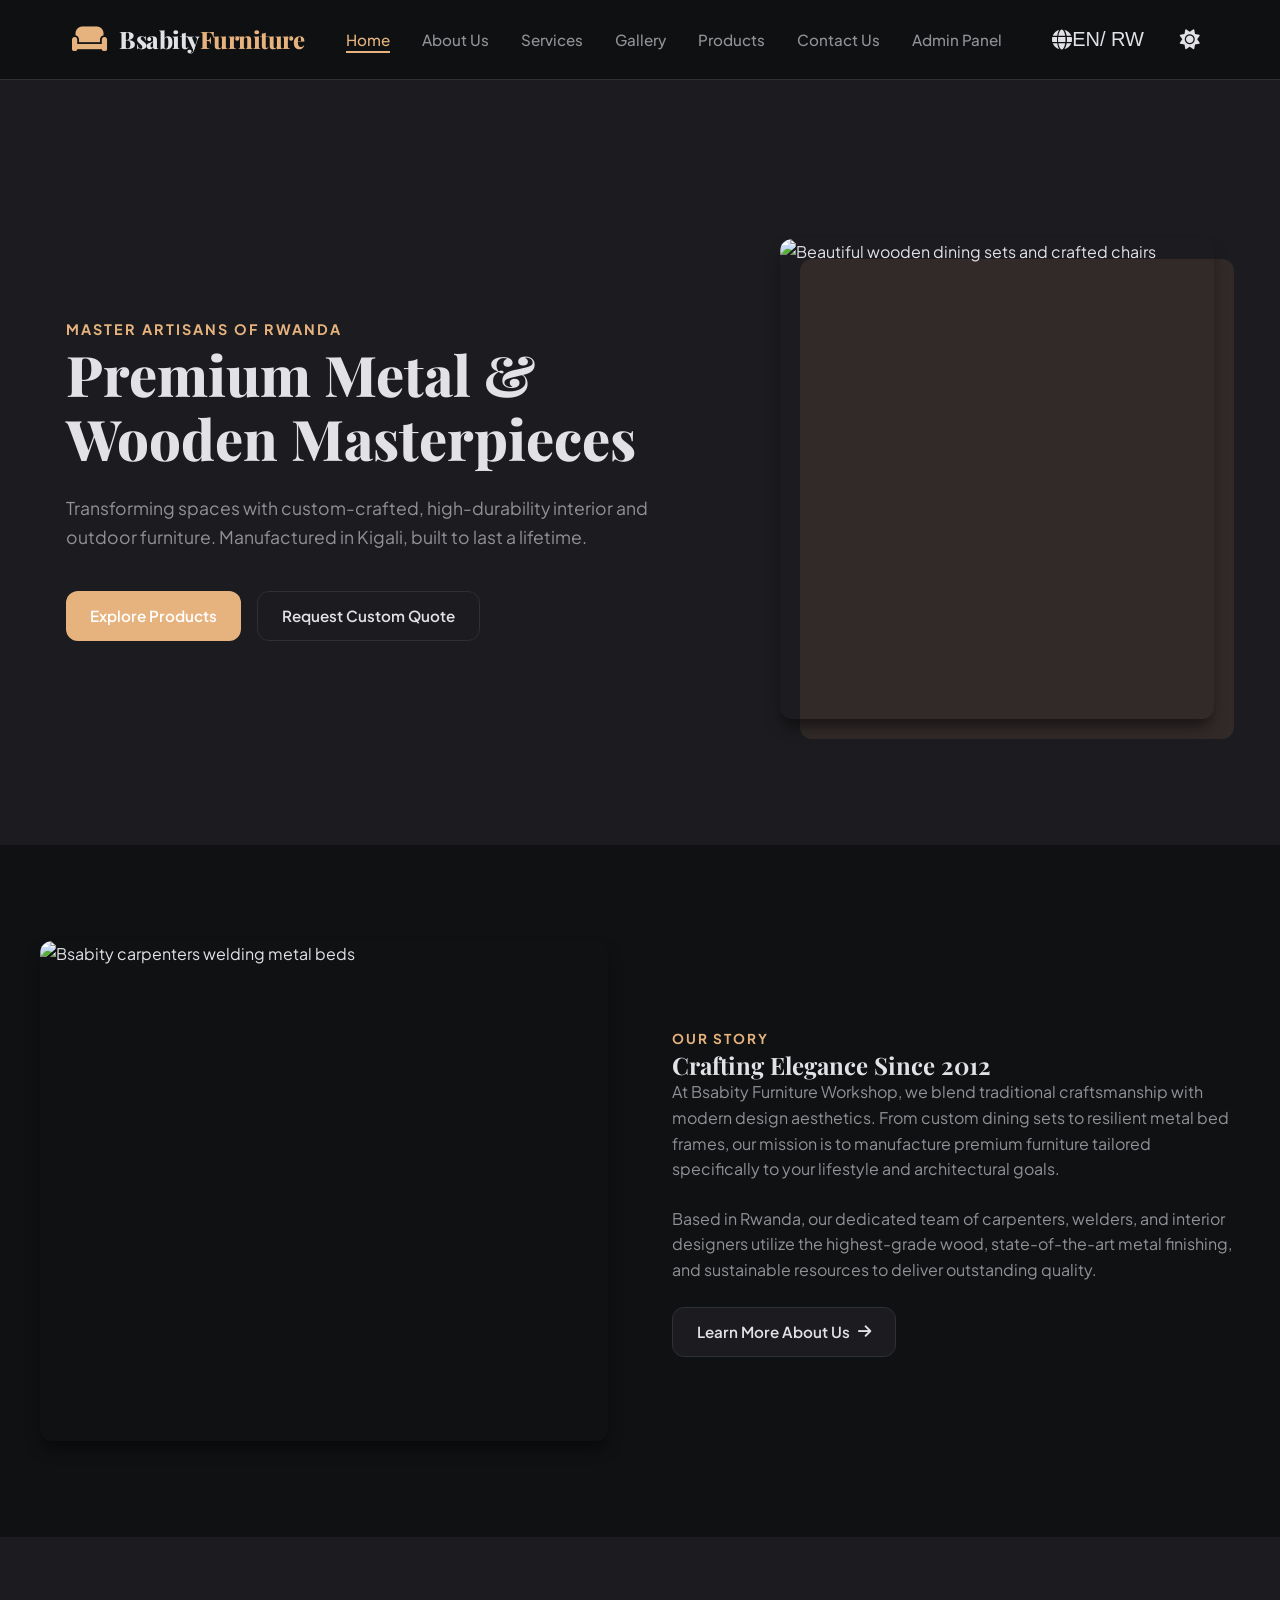
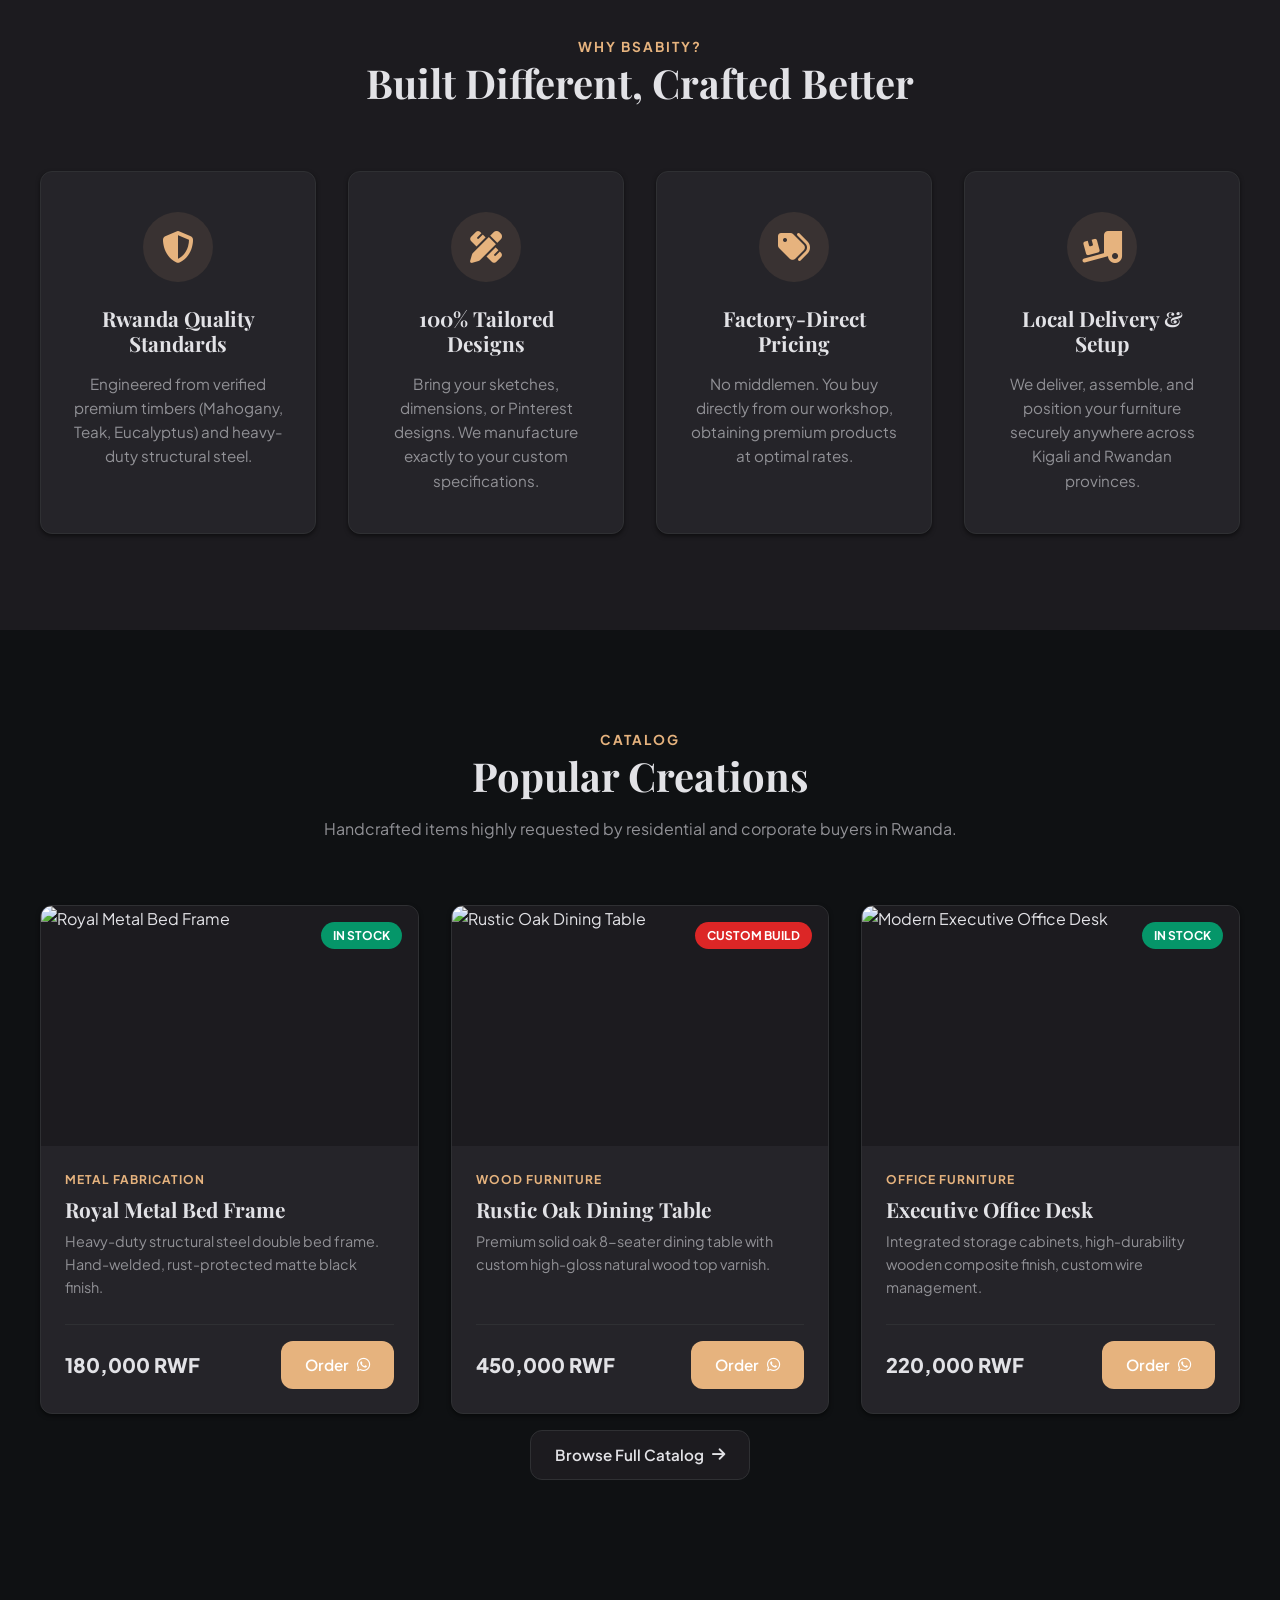
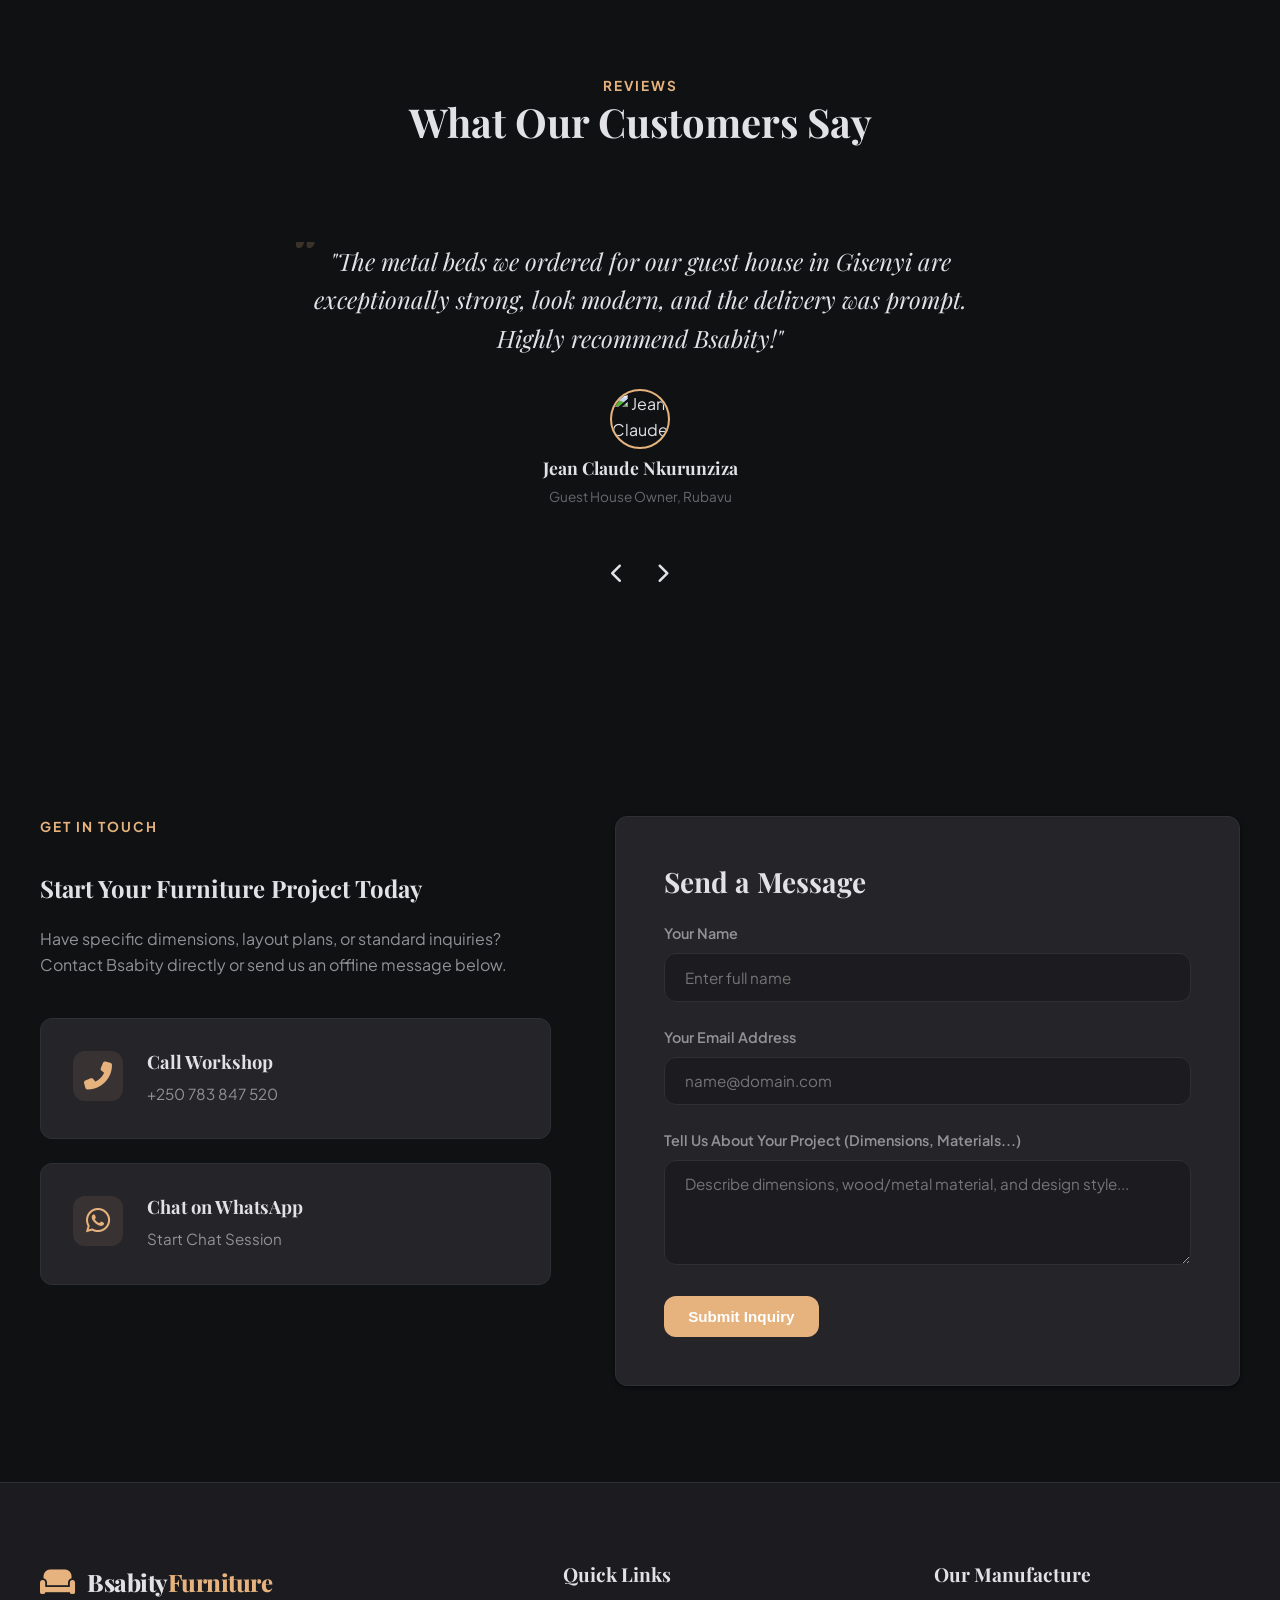
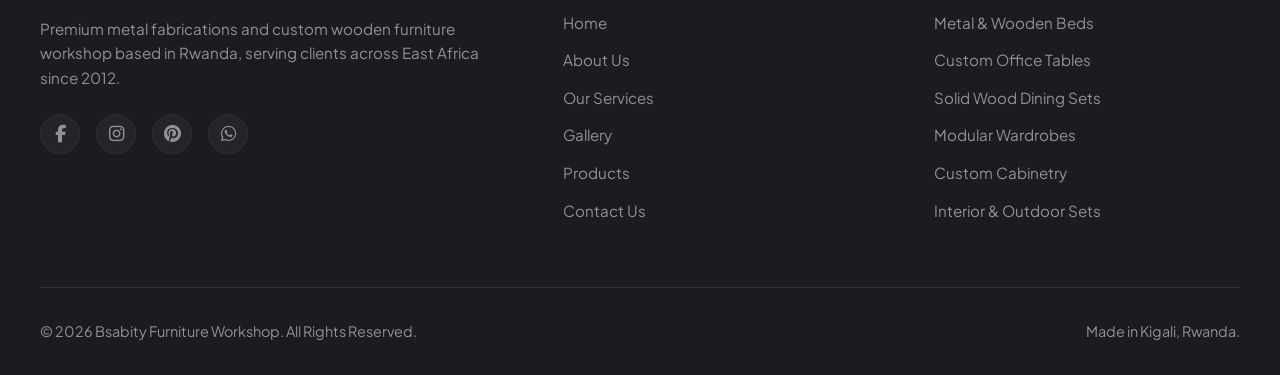
==== index.html @ 1882f74d "Initial production release of Bsabity Furniture Workshop website" ====
<!DOCTYPE html>
<html lang="en">
<head>
    <meta charset="UTF-8">
    <meta name="viewport" content="width=device-width, initial-scale=1.0">
    
    <!-- SEO Meta Tags -->
    <title>Bsabity Furniture Workshop | Premium Metal & Wooden Furniture Rwanda</title>
    <meta name="description" content="Welcome to Bsabity Furniture Workshop. We manufacture premium metal beds, wooden beds, office tables, dining tables, wardrobes, and custom cabinetry in Kigali, Rwanda.">
    <meta name="keywords" content="Bsabity Furniture, Rwanda furniture, metal beds Rwanda, wood carving Kigali, custom cabinet Kigali, office desk Kigali, dining table Rwanda, wardrobe manufacture Rwanda">
    <meta name="author" content="Bsabity Furniture Workshop">
    
    <!-- Open Graph / Facebook -->
    <meta property="og:type" content="website">
    <meta property="og:url" content="https://bsabity-furniture.rw/">
    <meta property="og:title" content="Bsabity Furniture Workshop | Premium Metal & Wooden Furniture Rwanda">
    <meta property="og:description" content="Discover exquisite hand-welded beds, custom carpentry, and executive office furniture manufactured direct-from-workshop in Rwanda.">
    <meta property="og:image" content="https://images.unsplash.com/photo-1540518614846-7eded433c457?q=80&w=1200">

    <!-- Twitter -->
    <meta property="twitter:card" content="summary_large_image">
    <meta property="twitter:url" content="https://bsabity-furniture.rw/">
    <meta property="twitter:title" content="Bsabity Furniture Workshop | Premium Metal & Wooden Furniture Rwanda">
    <meta property="twitter:description" content="Exquisite hand-welded beds, custom carpentry, and executive office furniture manufactured in Kigali, Rwanda.">
    <meta property="twitter:image" content="https://images.unsplash.com/photo-1540518614846-7eded433c457?q=80&w=1200">

    <!-- Stylesheets -->
    <link rel="stylesheet" href="css/style.css">
    <link rel="stylesheet" href="css/responsive.css">
    <link rel="stylesheet" href="https://cdnjs.cloudflare.com/ajax/libs/font-awesome/6.4.0/css/all.min.css">
    
    <!-- Favicon & PWA App Manifest -->
    <link rel="icon" type="image/png" href="assets/icons/icon-72x72.png">
    <link rel="manifest" href="manifest.json">
    <meta name="theme-color" content="#B45309">

    <!-- Structured Data JSON-LD -->
    <script type="application/ld+json">
    {
      "@context": "https://schema.org",
      "@type": "FurnitureStore",
      "name": "Bsabity Furniture Workshop",
      "image": "https://images.unsplash.com/photo-1540518614846-7eded433c457?q=80&w=1200",
      "@id": "https://bsabity-furniture.rw/",
      "url": "https://bsabity-furniture.rw/",
      "telephone": "+250 783 847 520",
      "priceRange": "$$",
      "address": {
        "@type": "PostalAddress",
        "streetAddress": "Kigali Workshop District",
        "addressLocality": "Kigali",
        "addressCountry": "RW"
      },
      "openingHoursSpecification": {
        "@type": "OpeningHoursSpecification",
        "dayOfWeek": [
          "Monday",
          "Tuesday",
          "Wednesday",
          "Thursday",
          "Friday",
          "Saturday"
        ],
        "opens": "08:00",
        "closes": "18:00"
      }
    }
    </script>
</head>
<body>

    <!-- Loading Screen -->
    <div class="loader-wrapper" id="loader-wrapper">
        <div class="loader-logo">Bsabity<span>Furniture</span></div>
        <div class="loader-spinner"></div>
    </div>

    <!-- Header Navigation -->
    <header>
        <nav class="nav-container">
            <a href="index.html" class="logo-container" aria-label="Bsabity Home">
                <i class="fas fa-couch logo-icon"></i>
                <div class="logo-text">Bsabity<span>Furniture</span></div>
            </a>

            <ul class="nav-links" id="nav-links">
                <li><a href="index.html" class="active" data-i18n="nav-home">Home</a></li>
                <li><a href="about.html" data-i18n="nav-about">About Us</a></li>
                <li><a href="services.html" data-i18n="nav-services">Services</a></li>
                <li><a href="gallery.html" data-i18n="nav-gallery">Gallery</a></li>
                <li><a href="products.html" data-i18n="nav-products">Products</a></li>
                <li><a href="contact.html" data-i18n="nav-contact">Contact Us</a></li>
                <li><a href="admin.html" data-i18n="nav-admin">Admin Panel</a></li>
            </ul>

            <div class="nav-actions">
                <button class="btn-icon" id="lang-toggle" aria-label="Change Language">
                    <i class="fas fa-globe"></i> EN
                </button>
                <button class="btn-icon" id="theme-toggle" aria-label="Toggle Dark/Light Mode">
                    <i class="fas fa-moon"></i>
                </button>
                <button class="btn-icon menu-toggle" id="menu-toggle" aria-label="Open Mobile Menu">
                    <i class="fas fa-bars"></i>
                </button>
            </div>
        </nav>
    </header>

    <!-- Main Content Area -->
    <main>
        
        <!-- Hero Section -->
        <section class="hero-section">
            <div class="hero-container">
                <div class="hero-content">
                    <span class="hero-subtitle" data-i18n="hero-sub">Master Artisans of Rwanda</span>
                    <h1 class="hero-title" data-i18n="hero-title">Premium Metal & Wooden Masterpieces</h1>
                    <p class="hero-desc" data-i18n="hero-desc">Transforming spaces with custom-crafted, high-durability interior and outdoor furniture. Manufactured in Kigali, built to last a lifetime.</p>
                    <div class="hero-actions">
                        <a href="products.html" class="btn btn-primary" data-i18n="btn-explore"><i class="fas fa-shopping-bag"></i> Explore Products</a>
                        <a href="contact.html" class="btn btn-secondary" data-i18n="btn-quote"><i class="fas fa-file-invoice-dollar"></i> Request Custom Quote</a>
                    </div>
                </div>
                <div class="hero-image-wrapper">
                    <div class="hero-img-backdrop"></div>
                    <img class="hero-img" src="https://images.unsplash.com/photo-1540518614846-7eded433c457?q=80&w=800" alt="Beautiful wooden dining sets and crafted chairs" loading="eager">
                </div>
            </div>
        </section>

        <!-- About Summary Section -->
        <section class="about-section">
            <div class="section-container about-grid">
                <img class="about-img" src="https://images.unsplash.com/photo-1538688525198-9b88f6f53126?q=80&w=800" alt="Bsabity carpenters welding metal beds" loading="lazy">
                <div class="about-content">
                    <span class="section-subtitle" data-i18n="about-sub">Our Story</span>
                    <h2 class="about-title" data-i18n="about-title">Crafting Elegance Since 2012</h2>
                    <p class="about-para" data-i18n="about-para1">At Bsabity Furniture Workshop, we blend traditional craftsmanship with modern design aesthetics. From custom dining sets to resilient metal bed frames, our mission is to manufacture premium furniture tailored specifically to your lifestyle and architectural goals.</p>
                    <p class="about-para" data-i18n="about-para2">Based in Rwanda, our dedicated team of carpenters, welders, and interior designers utilize the highest-grade wood, state-of-the-art metal finishing, and sustainable resources to deliver outstanding quality.</p>
                    <a href="about.html" class="btn btn-secondary">Learn More About Us <i class="fas fa-arrow-right"></i></a>
                </div>
            </div>
        </section>

        <!-- Why Choose Us -->
        <section class="why-section">
            <div class="section-container">
                <div class="section-header">
                    <span class="section-subtitle" data-i18n="why-sub">Why Bsabity?</span>
                    <h2 class="section-title" data-i18n="why-title">Built Different, Crafted Better</h2>
                </div>
                <div class="why-grid">
                    <div class="why-card">
                        <div class="why-icon-box"><i class="fas fa-shield-alt"></i></div>
                        <h3 data-i18n="why-quality-title">Rwanda Quality Standards</h3>
                        <p data-i18n="why-quality-desc">Engineered from verified premium timbers (Mahogany, Teak, Eucalyptus) and heavy-duty structural steel.</p>
                    </div>
                    <div class="why-card">
                        <div class="why-icon-box"><i class="fas fa-pencil-ruler"></i></div>
                        <h3 data-i18n="why-custom-title">100% Tailored Designs</h3>
                        <p data-i18n="why-custom-desc">Bring your sketches, dimensions, or Pinterest designs. We manufacture exactly to your custom specifications.</p>
                    </div>
                    <div class="why-card">
                        <div class="why-icon-box"><i class="fas fa-tags"></i></div>
                        <h3 data-i18n="why-price-title">Factory-Direct Pricing</h3>
                        <p data-i18n="why-price-desc">No middlemen. You buy directly from our workshop, obtaining premium products at optimal rates.</p>
                    </div>
                    <div class="why-card">
                        <div class="why-icon-box"><i class="fas fa-truck-loading"></i></div>
                        <h3 data-i18n="why-delivery-title">Local Delivery & Setup</h3>
                        <p data-i18n="why-delivery-desc">We deliver, assemble, and position your furniture securely anywhere across Kigali and Rwandan provinces.</p>
                    </div>
                </div>
            </div>
        </section>

        <!-- Featured Products Summary -->
        <section class="featured-products">
            <div class="section-container">
                <div class="section-header">
                    <span class="section-subtitle">Catalog</span>
                    <h2 class="section-title">Popular Creations</h2>
                    <p class="section-desc">Handcrafted items highly requested by residential and corporate buyers in Rwanda.</p>
                </div>
                <div class="products-grid">
                    <!-- Product 1 -->
                    <div class="product-card">
                        <div class="product-img-wrapper">
                            <img class="product-card-img" src="https://images.unsplash.com/photo-1505693416388-ac5ce068fe85?q=80&w=500" alt="Royal Metal Bed Frame" loading="lazy">
                            <span class="product-badge">In Stock</span>
                        </div>
                        <div class="product-info">
                            <span class="product-category">Metal Fabrication</span>
                            <h3 class="product-name">Royal Metal Bed Frame</h3>
                            <p class="product-desc">Heavy-duty structural steel double bed frame. Hand-welded, rust-protected matte black finish.</p>
                            <div class="product-footer">
                                <span class="product-price">180,000 RWF</span>
                                <a href="contact.html" class="btn btn-primary btn-sm">Order <i class="fab fa-whatsapp"></i></a>
                            </div>
                        </div>
                    </div>
                    <!-- Product 2 -->
                    <div class="product-card">
                        <div class="product-img-wrapper">
                            <img class="product-card-img" src="https://images.unsplash.com/photo-1615066390971-03e4e1c36ddf?q=80&w=500" alt="Rustic Oak Dining Table" loading="lazy">
                            <span class="product-badge out-of-stock">Custom Build</span>
                        </div>
                        <div class="product-info">
                            <span class="product-category">Wood Furniture</span>
                            <h3 class="product-name">Rustic Oak Dining Table</h3>
                            <p class="product-desc">Premium solid oak 8-seater dining table with custom high-gloss natural wood top varnish.</p>
                            <div class="product-footer">
                                <span class="product-price">450,000 RWF</span>
                                <a href="contact.html" class="btn btn-primary btn-sm">Order <i class="fab fa-whatsapp"></i></a>
                            </div>
                        </div>
                    </div>
                    <!-- Product 3 -->
                    <div class="product-card">
                        <div class="product-img-wrapper">
                            <img class="product-card-img" src="https://images.unsplash.com/photo-1518455027359-f3f8164ba6bd?q=80&w=500" alt="Modern Executive Office Desk" loading="lazy">
                            <span class="product-badge">In Stock</span>
                        </div>
                        <div class="product-info">
                            <span class="product-category">Office Furniture</span>
                            <h3 class="product-name">Executive Office Desk</h3>
                            <p class="product-desc">Integrated storage cabinets, high-durability wooden composite finish, custom wire management.</p>
                            <div class="product-footer">
                                <span class="product-price">220,000 RWF</span>
                                <a href="contact.html" class="btn btn-primary btn-sm">Order <i class="fab fa-whatsapp"></i></a>
                            </div>
                        </div>
                    </div>
                </div>
                <div class="text-center mt-4">
                    <a href="products.html" class="btn btn-secondary">Browse Full Catalog <i class="fas fa-arrow-right"></i></a>
                </div>
            </div>
        </section>

        <!-- Testimonials Carousel -->
        <section class="testimonials-section">
            <div class="section-container">
                <div class="section-header">
                    <span class="section-subtitle">Reviews</span>
                    <h2 class="section-title">What Our Customers Say</h2>
                </div>
                
                <div class="testimonials-slider-container">
                    <div class="testimonials-wrapper">
                        <div class="testimonials-track" id="testimonials-track">
                            <!-- Review 1 -->
                            <div class="testimonial-slide">
                                <p class="testimonial-quote">"The metal beds we ordered for our guest house in Gisenyi are exceptionally strong, look modern, and the delivery was prompt. Highly recommend Bsabity!"</p>
                                <div class="testimonial-author">
                                    <img src="https://images.unsplash.com/photo-1507003211169-0a1dd7228f2d?q=80&w=150" alt="Jean Claude N." class="author-img">
                                    <h4 class="author-name">Jean Claude Nkurunziza</h4>
                                    <span class="author-role">Guest House Owner, Rubavu</span>
                                </div>
                            </div>
                            <!-- Review 2 -->
                            <div class="testimonial-slide">
                                <p class="testimonial-quote">"Dukorana na Bsabity mu gukora ameza y'ibiro byacu. Serivisi ni nziza cyane kandi ibikoresho bakoze ni iby'urwego rwo hejuru!"</p>
                                <div class="testimonial-author">
                                    <img src="https://images.unsplash.com/photo-1494790108377-be9c29b29330?q=80&w=150" alt="Marie Claire M." class="author-img">
                                    <h4 class="author-name">Marie Claire Mutoni</h4>
                                    <span class="author-role">Operations Manager, Kigali</span>
                                </div>
                            </div>
                        </div>
                    </div>
                    
                    <div class="testimonial-controls">
                        <button class="btn-icon" id="prev-slide" aria-label="Previous Review"><i class="fas fa-chevron-left"></i></button>
                        <button class="btn-icon" id="next-slide" aria-label="Next Review"><i class="fas fa-chevron-right"></i></button>
                    </div>
                </div>
            </div>
        </section>

        <!-- Form / CTA Contact -->
        <section class="contact-cta-section">
            <div class="section-container">
                <div class="contact-grid">
                    <div class="contact-info-cards">
                        <span class="section-subtitle" data-i18n="contact-sub">Get in Touch</span>
                        <h2 data-i18n="contact-title">Start Your Furniture Project Today</h2>
                        <p class="section-desc mb-4">Have specific dimensions, layout plans, or standard inquiries? Contact Bsabity directly or send us an offline message below.</p>
                        
                        <div class="contact-info-card">
                            <div class="contact-card-icon"><i class="fas fa-phone-alt"></i></div>
                            <div class="contact-card-details">
                                <h3 data-i18n="contact-phone-sub">Call Workshop</h3>
                                <a href="tel:+250783847520">+250 783 847 520</a>
                            </div>
                        </div>

                        <div class="contact-info-card">
                            <div class="contact-card-icon"><i class="fab fa-whatsapp"></i></div>
                            <div class="contact-card-details">
                                <h3 data-i18n="contact-whatsapp-sub">Chat on WhatsApp</h3>
                                <a href="https://wa.me/250783847520" target="_blank" rel="noopener">Start Chat Session</a>
                            </div>
                        </div>
                    </div>

                    <div class="contact-form-wrapper">
                        <h3 class="form-title" data-i18n="contact-form-title">Send a Message</h3>
                        <form id="contact-form-home">
                            <div class="form-group">
                                <label class="form-label" for="home-name" data-i18n="form-name">Your Name</label>
                                <input class="form-control" type="text" id="home-name" required placeholder="Enter full name">
                            </div>
                            <div class="form-group">
                                <label class="form-label" for="home-email" data-i18n="form-email">Your Email Address</label>
                                <input class="form-control" type="email" id="home-email" required placeholder="name@domain.com">
                            </div>
                            <div class="form-group">
                                <label class="form-label" for="home-msg" data-i18n="form-msg">Tell Us About Your Project</label>
                                <textarea class="form-control" id="home-msg" rows="4" required placeholder="Describe dimensions, wood/metal material, and design style..."></textarea>
                            </div>
                            <button type="submit" class="btn btn-primary w-full" data-i18n="btn-send">Submit Inquiry <i class="fas fa-paper-plane"></i></button>
                        </form>
                    </div>
                </div>
            </div>
        </section>

    </main>

    <!-- Scroll To Top -->
    <button class="scroll-top" id="scroll-top" aria-label="Scroll to top"><i class="fas fa-chevron-up"></i></button>

    <!-- Footer -->
    <footer>
        <div class="footer-grid">
            <div class="footer-about">
                <div class="logo-container">
                    <i class="fas fa-couch logo-icon"></i>
                    <div class="logo-text">Bsabity<span>Furniture</span></div>
                </div>
                <p class="footer-desc">Premium metal fabrications and custom wooden furniture workshop based in Rwanda, serving clients across East Africa since 2012.</p>
                <div class="footer-socials">
                    <a href="#" class="footer-social-link" aria-label="Facebook"><i class="fab fa-facebook-f"></i></a>
                    <a href="#" class="footer-social-link" aria-label="Instagram"><i class="fab fa-instagram"></i></a>
                    <a href="#" class="footer-social-link" aria-label="Pinterest"><i class="fab fa-pinterest"></i></a>
                    <a href="https://wa.me/250783847520" class="footer-social-link" aria-label="WhatsApp"><i class="fab fa-whatsapp"></i></a>
                </div>
            </div>
            <div class="footer-column">
                <h3>Quick Links</h3>
                <ul class="footer-links">
                    <li><a href="index.html">Home</a></li>
                    <li><a href="about.html">About Us</a></li>
                    <li><a href="services.html">Our Services</a></li>
                    <li><a href="gallery.html">Gallery</a></li>
                    <li><a href="products.html">Products</a></li>
                    <li><a href="contact.html">Contact Us</a></li>
                </ul>
            </div>
            <div class="footer-column">
                <h3>Our Manufacture</h3>
                <ul class="footer-links">
                    <li><a href="services.html">Metal & Wooden Beds</a></li>
                    <li><a href="services.html">Custom Office Tables</a></li>
                    <li><a href="services.html">Solid Wood Dining Sets</a></li>
                    <li><a href="services.html">Modular Wardrobes</a></li>
                    <li><a href="services.html">Custom Cabinetry</a></li>
                    <li><a href="services.html">Interior & Outdoor Sets</a></li>
                </ul>
            </div>
        </div>
        <div class="footer-bottom">
            <p>&copy; 2026 Bsabity Furniture Workshop. All Rights Reserved.</p>
            <p>Made in Kigali, Rwanda.</p>
        </div>
    </footer>

    <!-- Scripts -->
    <script src="js/app.js"></script>
    <script>
        // Simple Carousel Logic for Reviews
        const track = document.getElementById('testimonials-track');
        const prevBtn = document.getElementById('prev-slide');
        const nextBtn = document.getElementById('next-slide');
        let index = 0;

        function updateCarousel() {
            if (track) {
                track.style.transform = `translateX(-${index * 100}%)`;
            }
        }

        if (nextBtn) {
            nextBtn.addEventListener('click', () => {
                index = (index + 1) % 2;
                updateCarousel();
            });
        }

        if (prevBtn) {
            prevBtn.addEventListener('click', () => {
                index = index === 0 ? 1 : 0;
                updateCarousel();
            });
        }

        // Contact Form Submission Handler
        const cForm = document.getElementById('contact-form-home');
        if (cForm) {
            cForm.addEventListener('submit', (e) => {
                e.preventDefault();
                showAlertBanner("Inquiry submitted successfully! We will contact you back shortly.", "success");
                cForm.reset();
            });
        }
    </script>
</body>
</html>
---- css/style.css ----
/* ==========================================================================
   Bsabity Furniture Workshop - Premium Stylesheet
   ========================================================================== */

/* Custom Fonts & CSS Variables */
@import url('https://fonts.googleapis.com/css2?family=Playfair+Display:ital,wght@0,400..900;1,400..900&family=Plus+Jakarta+Sans:wght@300;400;500;600;700;800&display=swap');

:root {
    --font-heading: 'Playfair Display', serif;
    --font-body: 'Plus Jakarta Sans', sans-serif;

    /* Premium Warm Linen/Ivory Theme Palette (Sophisticated Light) */
    --bg-primary: #FAF8F5;
    --bg-primary-translucent: rgba(250, 248, 245, 0.85);
    --bg-secondary: #F2EFEA;
    --bg-card: #FFFFFF;
    --text-primary: #1C1917;
    --text-secondary: #6A655F;
    --text-muted: #A39E98;
    --accent: #9A6A38; /* Sophisticated Bronze Wood */
    --accent-hover: #7E5429;
    --accent-rgb: 154, 106, 56;
    --border-color: #E6E1DA;
    --shadow-sm: 0 1px 2px 0 rgba(0, 0, 0, 0.05);
    --shadow-md: 0 4px 6px -1px rgba(0, 0, 0, 0.08), 0 2px 4px -1px rgba(0, 0, 0, 0.04);
    --shadow-lg: 0 10px 15px -3px rgba(0, 0, 0, 0.1), 0 4px 6px -2px rgba(0, 0, 0, 0.05);
    --transition-smooth: all 0.3s cubic-bezier(0.4, 0, 0.2, 1);
    --border-radius: 12px;
}

[data-theme="dark"] {
    /* Sophisticated Dark Palette */
    --bg-primary: #0F1113;
    --bg-primary-translucent: rgba(15, 17, 19, 0.85);
    --bg-secondary: #1C1B1F;
    --bg-card: #252429;
    --text-primary: #E2E2E6;
    --text-secondary: #919196;
    --text-muted: #68686D;
    --accent: #E6B37E; /* Bespoke gold/tan oak tone */
    --accent-hover: #CCA070;
    --accent-rgb: 230, 179, 126;
    --border-color: #2F3033;
    --shadow-sm: 0 2px 4px 0 rgba(0, 0, 0, 0.5);
    --shadow-md: 0 4px 6px -1px rgba(0, 0, 0, 0.4);
    --shadow-lg: 0 10px 15px -3px rgba(0, 0, 0, 0.5);
}

/* Base Reset */
*, *::before, *::after {
    box-sizing: border-box;
    margin: 0;
    padding: 0;
}

html {
    scroll-behavior: smooth;
    font-size: 16px;
}

body {
    font-family: var(--font-body);
    background-color: var(--bg-primary);
    color: var(--text-primary);
    line-height: 1.6;
    transition: var(--transition-smooth);
    overflow-x: hidden;
}

/* Typography */
h1, h2, h3, h4, h5, h6 {
    font-family: var(--font-heading);
    color: var(--text-primary);
    font-weight: 700;
    line-height: 1.2;
}

a {
    color: inherit;
    text-decoration: none;
    transition: var(--transition-smooth);
}

img {
    max-width: 100%;
    height: auto;
    display: block;
}

/* Accessibility: Keyboard Navigation */
a:focus-visible, button:focus-visible, input:focus-visible, select:focus-visible, textarea:focus-visible {
    outline: 3px solid var(--accent);
    outline-offset: 3px;
}

/* Header & Navigation */
header {
    position: fixed;
    top: 0;
    left: 0;
    width: 100%;
    z-index: 1000;
    background-color: var(--bg-primary-translucent);
    backdrop-filter: blur(12px);
    -webkit-backdrop-filter: blur(12px);
    border-bottom: 1px solid var(--border-color);
    transition: var(--transition-smooth);
}

.nav-container {
    max-width: 1200px;
    margin: 0 auto;
    padding: 1.25rem 2rem;
    display: flex;
    justify-content: space-between;
    align-items: center;
}

.logo-container {
    display: flex;
    align-items: center;
    gap: 0.75rem;
}

.logo-icon {
    font-size: 1.75rem;
    color: var(--accent);
}

.logo-text {
    font-family: var(--font-heading);
    font-size: 1.5rem;
    font-weight: 800;
    letter-spacing: -0.5px;
}

.logo-text span {
    color: var(--accent);
}

.nav-links {
    display: flex;
    align-items: center;
    gap: 2rem;
    list-style: none;
}

.nav-links a {
    font-size: 0.95rem;
    font-weight: 500;
    color: var(--text-secondary);
    position: relative;
    padding: 0.25rem 0;
}

.nav-links a::after {
    content: '';
    position: absolute;
    bottom: 0;
    left: 0;
    width: 0;
    height: 2px;
    background-color: var(--accent);
    transition: var(--transition-smooth);
}

.nav-links a:hover, .nav-links a.active {
    color: var(--accent);
}

.nav-links a:hover::after, .nav-links a.active::after {
    width: 100%;
}

.nav-actions {
    display: flex;
    align-items: center;
    gap: 1.25rem;
}

/* Buttons */
.btn {
    display: inline-flex;
    align-items: center;
    justify-content: center;
    gap: 0.5rem;
    padding: 0.75rem 1.5rem;
    font-size: 0.95rem;
    font-weight: 600;
    border-radius: var(--border-radius);
    border: none;
    cursor: pointer;
    transition: var(--transition-smooth);
}

.btn-primary {
    background-color: var(--accent);
    color: #FFFFFF;
}

.btn-primary:hover {
    background-color: var(--accent-hover);
    transform: translateY(-2px);
    box-shadow: 0 4px 12px rgba(var(--accent-rgb), 0.2);
}

.btn-secondary {
    background-color: var(--bg-secondary);
    color: var(--text-primary);
    border: 1px solid var(--border-color);
}

.btn-secondary:hover {
    background-color: var(--border-color);
    transform: translateY(-2px);
}

.btn-icon {
    background: none;
    border: none;
    color: var(--text-primary);
    font-size: 1.25rem;
    cursor: pointer;
    padding: 0.5rem;
    border-radius: 50%;
    display: flex;
    align-items: center;
    justify-content: center;
}

.btn-icon:hover {
    background-color: var(--bg-secondary);
}

/* Mobile Menu Toggle */
.menu-toggle {
    display: none;
}

/* Main Layout Padding */
main {
    padding-top: 5rem;
    min-height: calc(100vh - 5rem);
}

/* Hero Section */
.hero-section {
    position: relative;
    padding: 8rem 2rem 6rem;
    background-color: var(--bg-secondary);
    overflow: hidden;
    display: flex;
    align-items: center;
    min-height: 85vh;
}

.hero-container {
    max-width: 1200px;
    margin: 0 auto;
    display: grid;
    grid-template-columns: 1.2fr 0.8fr;
    gap: 4rem;
    align-items: center;
    position: relative;
    z-index: 2;
}

.hero-content {
    max-width: 650px;
}

.hero-subtitle {
    font-size: 0.9rem;
    font-weight: 700;
    text-transform: uppercase;
    letter-spacing: 2px;
    color: var(--accent);
    margin-bottom: 1rem;
}

.hero-title {
    font-size: 3.5rem;
    font-weight: 800;
    margin-bottom: 1.5rem;
    line-height: 1.15;
}

.hero-desc {
    font-size: 1.1rem;
    color: var(--text-secondary);
    margin-bottom: 2.5rem;
}

.hero-actions {
    display: flex;
    gap: 1rem;
}

.hero-image-wrapper {
    position: relative;
}

.hero-img-backdrop {
    position: absolute;
    bottom: -20px;
    right: -20px;
    width: 100%;
    height: 100%;
    background-color: var(--accent);
    border-radius: var(--border-radius);
    z-index: 1;
    opacity: 0.1;
}

.hero-img {
    width: 100%;
    height: 480px;
    object-fit: cover;
    border-radius: var(--border-radius);
    box-shadow: var(--shadow-lg);
    position: relative;
    z-index: 2;
}

/* Sections General */
section {
    padding: 6rem 2rem;
}

.section-container {
    max-width: 1200px;
    margin: 0 auto;
}

.section-header {
    text-align: center;
    max-width: 700px;
    margin: 0 auto 4rem;
}

.section-subtitle {
    font-size: 0.85rem;
    font-weight: 700;
    text-transform: uppercase;
    letter-spacing: 2px;
    color: var(--accent);
    margin-bottom: 0.75rem;
}

.section-title {
    font-size: 2.5rem;
    margin-bottom: 1rem;
}

.section-desc {
    color: var(--text-secondary);
    font-size: 1rem;
}

/* About Us Section */
.about-grid {
    display: grid;
    grid-template-columns: 1fr 1fr;
    gap: 4rem;
    align-items: center;
}

.about-img {
    width: 100%;
    height: 500px;
    object-fit: cover;
    border-radius: var(--border-radius);
    box-shadow: var(--shadow-lg);
}

.about-content h3 {
    font-size: 1.75rem;
    margin-bottom: 1.25rem;
}

.about-para {
    color: var(--text-secondary);
    margin-bottom: 1.5rem;
}

.values-grid {
    display: grid;
    grid-template-columns: 1fr 1fr;
    gap: 2rem;
    margin-top: 3rem;
}

.value-item {
    background-color: var(--bg-secondary);
    padding: 1.75rem;
    border-radius: var(--border-radius);
    border: 1px solid var(--border-color);
}

.value-icon {
    font-size: 2rem;
    color: var(--accent);
    margin-bottom: 1rem;
}

.value-item h4 {
    margin-bottom: 0.5rem;
    font-size: 1.2rem;
}

.value-item p {
    color: var(--text-secondary);
    font-size: 0.9rem;
}

/* Why Choose Us Section */
.why-section {
    background-color: var(--bg-secondary);
}

.why-grid {
    display: grid;
    grid-template-columns: repeat(auto-fit, minmax(250px, 1fr));
    gap: 2rem;
}

.why-card {
    background-color: var(--bg-card);
    padding: 2.5rem 2rem;
    border-radius: var(--border-radius);
    box-shadow: var(--shadow-sm);
    text-align: center;
    border: 1px solid var(--border-color);
    transition: var(--transition-smooth);
}

.why-card:hover {
    transform: translateY(-5px);
    box-shadow: var(--shadow-lg);
    border-color: var(--accent);
}

.why-icon-box {
    width: 70px;
    height: 70px;
    background-color: rgba(var(--accent-rgb), 0.1);
    color: var(--accent);
    font-size: 2rem;
    border-radius: 50%;
    display: flex;
    align-items: center;
    justify-content: center;
    margin: 0 auto 1.5rem;
}

.why-card h3 {
    font-size: 1.3rem;
    margin-bottom: 1rem;
}

.why-card p {
    color: var(--text-secondary);
    font-size: 0.95rem;
}

/* Services Section */
.services-grid {
    display: grid;
    grid-template-columns: repeat(auto-fit, minmax(300px, 1fr));
    gap: 2rem;
}

.service-card {
    background-color: var(--bg-card);
    border-radius: var(--border-radius);
    border: 1px solid var(--border-color);
    overflow: hidden;
    box-shadow: var(--shadow-sm);
    transition: var(--transition-smooth);
}

.service-card:hover {
    transform: translateY(-5px);
    box-shadow: var(--shadow-lg);
    border-color: var(--accent);
}

.service-img {
    height: 220px;
    width: 100%;
    object-fit: cover;
}

.service-info {
    padding: 2rem;
}

.service-icon-wrapper {
    display: flex;
    align-items: center;
    gap: 0.75rem;
    margin-bottom: 1rem;
}

.service-icon-wrapper i {
    font-size: 1.5rem;
    color: var(--accent);
}

.service-info h3 {
    font-size: 1.4rem;
}

.service-info p {
    color: var(--text-secondary);
    font-size: 0.95rem;
    margin-top: 0.5rem;
}

/* Gallery Section */
.gallery-filters {
    display: flex;
    justify-content: center;
    flex-wrap: wrap;
    gap: 1rem;
    margin-bottom: 3rem;
}

.filter-btn {
    background-color: var(--bg-secondary);
    color: var(--text-secondary);
    padding: 0.6rem 1.25rem;
    border-radius: 30px;
    font-size: 0.9rem;
    font-weight: 600;
    border: 1px solid var(--border-color);
    cursor: pointer;
    transition: var(--transition-smooth);
}

.filter-btn:hover, .filter-btn.active {
    background-color: var(--accent);
    color: #FFFFFF;
    border-color: var(--accent);
}

.gallery-grid {
    display: grid;
    grid-template-columns: repeat(auto-fill, minmax(280px, 1fr));
    grid-auto-rows: 280px;
    gap: 1.5rem;
}

.gallery-item {
    position: relative;
    border-radius: var(--border-radius);
    overflow: hidden;
    box-shadow: var(--shadow-sm);
    cursor: pointer;
}

.gallery-item.wide {
    grid-column: span 2;
}

.gallery-item.tall {
    grid-row: span 2;
}

.gallery-item img {
    width: 100%;
    height: 100%;
    object-fit: cover;
    transition: var(--transition-smooth);
}

.gallery-item:hover img {
    transform: scale(1.05);
}

.gallery-overlay {
    position: absolute;
    top: 0;
    left: 0;
    width: 100%;
    height: 100%;
    background: linear-gradient(to top, rgba(0,0,0,0.8) 0%, rgba(0,0,0,0.2) 70%, rgba(0,0,0,0) 100%);
    opacity: 0;
    display: flex;
    flex-direction: column;
    justify-content: flex-end;
    padding: 1.5rem;
    transition: var(--transition-smooth);
    color: #FFFFFF;
}

.gallery-item:hover .gallery-overlay {
    opacity: 1;
}

.gallery-title {
    font-family: var(--font-heading);
    font-size: 1.25rem;
    font-weight: 700;
}

.gallery-category {
    font-size: 0.8rem;
    text-transform: uppercase;
    letter-spacing: 1px;
    color: var(--accent);
    margin-bottom: 0.25rem;
    font-weight: bold;
}

/* Products Section */
.products-grid {
    display: grid;
    grid-template-columns: repeat(auto-fit, minmax(280px, 1fr));
    gap: 2rem;
}

.product-card {
    background-color: var(--bg-card);
    border-radius: var(--border-radius);
    border: 1px solid var(--border-color);
    overflow: hidden;
    box-shadow: var(--shadow-sm);
    display: flex;
    flex-direction: column;
    height: 100%;
    transition: var(--transition-smooth);
}

.product-card:hover {
    transform: translateY(-5px);
    box-shadow: var(--shadow-lg);
    border-color: var(--accent);
}

.product-img-wrapper {
    position: relative;
    height: 240px;
    overflow: hidden;
    background-color: var(--bg-secondary);
}

.product-card-img {
    width: 100%;
    height: 100%;
    object-fit: cover;
    transition: var(--transition-smooth);
}

.product-card:hover .product-card-img {
    transform: scale(1.05);
}

.product-badge {
    position: absolute;
    top: 1rem;
    right: 1rem;
    background-color: #059669; /* Green for in stock */
    color: #FFFFFF;
    font-size: 0.75rem;
    font-weight: 700;
    padding: 0.25rem 0.75rem;
    border-radius: 20px;
    text-transform: uppercase;
}

.product-badge.out-of-stock {
    background-color: #DC2626; /* Red for custom build */
}

.product-info {
    padding: 1.5rem;
    display: flex;
    flex-direction: column;
    flex-grow: 1;
}

.product-category {
    font-size: 0.75rem;
    font-weight: 700;
    text-transform: uppercase;
    color: var(--accent);
    letter-spacing: 1px;
    margin-bottom: 0.5rem;
}

.product-name {
    font-size: 1.3rem;
    margin-bottom: 0.5rem;
    font-family: var(--font-heading);
}

.product-desc {
    font-size: 0.9rem;
    color: var(--text-secondary);
    margin-bottom: 1.5rem;
    flex-grow: 1;
}

.product-footer {
    display: flex;
    align-items: center;
    justify-content: space-between;
    margin-top: auto;
    padding-top: 1rem;
    border-top: 1px solid var(--border-color);
}

.product-price {
    font-weight: 800;
    font-size: 1.25rem;
    color: var(--text-primary);
}

/* Price List Section */
.price-section {
    background-color: var(--bg-secondary);
}

.table-wrapper {
    width: 100%;
    overflow-x: auto;
    border-radius: var(--border-radius);
    box-shadow: var(--shadow-md);
    background-color: var(--bg-card);
    border: 1px solid var(--border-color);
}

.price-table {
    width: 100%;
    border-collapse: collapse;
    text-align: left;
    min-width: 600px;
}

.price-table th {
    background-color: rgba(var(--accent-rgb), 0.08);
    color: var(--text-primary);
    padding: 1.25rem 1.5rem;
    font-weight: 700;
    font-size: 1rem;
    border-bottom: 2px solid var(--border-color);
}

.price-table td {
    padding: 1rem 1.5rem;
    border-bottom: 1px solid var(--border-color);
    color: var(--text-secondary);
    font-size: 0.95rem;
}

.price-table tr:last-child td {
    border-bottom: none;
}

.price-table tr:hover {
    background-color: rgba(var(--accent-rgb), 0.02);
}

.price-tag-badge {
    background-color: rgba(var(--accent-rgb), 0.1);
    color: var(--accent);
    padding: 0.25rem 0.75rem;
    border-radius: 20px;
    font-weight: 700;
    font-size: 0.85rem;
    display: inline-block;
}

/* Testimonials Section */
.testimonials-slider-container {
    max-width: 800px;
    margin: 0 auto;
    position: relative;
    padding: 2rem 1rem;
}

.testimonials-wrapper {
    overflow: hidden;
    position: relative;
    width: 100%;
}

.testimonials-track {
    display: flex;
    transition: transform 0.5s ease-in-out;
    width: 100%;
}

.testimonial-slide {
    flex: 0 0 100%;
    width: 100%;
    text-align: center;
    padding: 0 2rem;
}

.testimonial-quote {
    font-family: var(--font-heading);
    font-size: 1.5rem;
    font-style: italic;
    color: var(--text-primary);
    margin-bottom: 2rem;
    position: relative;
}

.testimonial-quote::before {
    content: '“';
    font-size: 4rem;
    color: var(--accent);
    opacity: 0.2;
    position: absolute;
    top: -2.5rem;
    left: 0;
}

.testimonial-author {
    display: flex;
    flex-direction: column;
    align-items: center;
    gap: 0.5rem;
}

.author-img {
    width: 60px;
    height: 60px;
    border-radius: 50%;
    object-fit: cover;
    border: 2px solid var(--accent);
}

.author-name {
    font-weight: 700;
    font-size: 1.1rem;
}

.author-role {
    font-size: 0.85rem;
    color: var(--text-muted);
}

.testimonial-controls {
    display: flex;
    justify-content: center;
    gap: 1rem;
    margin-top: 3rem;
}

/* Contact Section */
.contact-grid {
    display: grid;
    grid-template-columns: 0.9fr 1.1fr;
    gap: 4rem;
}

.contact-info-cards {
    display: flex;
    flex-direction: column;
    gap: 1.5rem;
}

.contact-info-card {
    background-color: var(--bg-card);
    border: 1px solid var(--border-color);
    border-radius: var(--border-radius);
    padding: 2rem;
    display: flex;
    gap: 1.5rem;
    align-items: flex-start;
}

.contact-card-icon {
    font-size: 1.75rem;
    color: var(--accent);
    background-color: rgba(var(--accent-rgb), 0.1);
    width: 50px;
    height: 50px;
    border-radius: var(--border-radius);
    display: flex;
    align-items: center;
    justify-content: center;
    flex-shrink: 0;
}

.contact-card-details h3 {
    font-size: 1.15rem;
    margin-bottom: 0.5rem;
}

.contact-card-details p, .contact-card-details a {
    color: var(--text-secondary);
    font-size: 0.95rem;
}

.contact-card-details a:hover {
    color: var(--accent);
}

.map-placeholder-container {
    width: 100%;
    height: 250px;
    border-radius: var(--border-radius);
    overflow: hidden;
    margin-top: 2rem;
    border: 1px solid var(--border-color);
}

.contact-form-wrapper {
    background-color: var(--bg-card);
    border: 1px solid var(--border-color);
    border-radius: var(--border-radius);
    padding: 3rem;
    box-shadow: var(--shadow-sm);
}

.form-title {
    font-size: 1.75rem;
    margin-bottom: 1.5rem;
}

.form-group {
    margin-bottom: 1.5rem;
}

.form-label {
    display: block;
    font-size: 0.9rem;
    font-weight: 600;
    color: var(--text-secondary);
    margin-bottom: 0.5rem;
}

.form-control {
    width: 100%;
    padding: 0.85rem 1.25rem;
    font-family: var(--font-body);
    font-size: 0.95rem;
    background-color: var(--bg-secondary);
    border: 1px solid var(--border-color);
    border-radius: var(--border-radius);
    color: var(--text-primary);
    transition: var(--transition-smooth);
}

.form-control:focus {
    outline: none;
    border-color: var(--accent);
    background-color: var(--bg-card);
}

/* Lightbox Styling */
.lightbox {
    position: fixed;
    top: 0;
    left: 0;
    width: 100%;
    height: 100%;
    background-color: rgba(0, 0, 0, 0.95);
    z-index: 2000;
    display: flex;
    align-items: center;
    justify-content: center;
    opacity: 0;
    pointer-events: none;
    transition: var(--transition-smooth);
}

.lightbox.active {
    opacity: 1;
    pointer-events: auto;
}

.lightbox-content {
    max-width: 90%;
    max-height: 85%;
    position: relative;
    display: flex;
    flex-direction: column;
    align-items: center;
}

.lightbox-img {
    max-width: 100%;
    max-height: 75vh;
    border-radius: 4px;
    box-shadow: 0 5px 30px rgba(0, 0, 0, 0.5);
}

.lightbox-caption {
    color: #FFFFFF;
    margin-top: 1rem;
    font-size: 1.1rem;
    font-family: var(--font-heading);
    text-align: center;
}

.lightbox-close {
    position: absolute;
    top: 2rem;
    right: 2rem;
    color: #FFFFFF;
    font-size: 2.5rem;
    cursor: pointer;
    background: none;
    border: none;
    transition: var(--transition-smooth);
}

.lightbox-close:hover {
    color: var(--accent);
}

.lightbox-nav {
    position: absolute;
    top: 50%;
    transform: translateY(-50%);
    color: #FFFFFF;
    font-size: 2.5rem;
    background: none;
    border: none;
    cursor: pointer;
    transition: var(--transition-smooth);
    padding: 1rem;
}

.lightbox-nav:hover {
    color: var(--accent);
}

.lightbox-prev {
    left: 2rem;
}

.lightbox-next {
    right: 2rem;
}

/* Scroll To Top Button */
.scroll-top {
    position: fixed;
    bottom: 2rem;
    right: 2rem;
    background-color: var(--accent);
    color: #FFFFFF;
    width: 50px;
    height: 50px;
    border-radius: 50%;
    display: flex;
    align-items: center;
    justify-content: center;
    font-size: 1.25rem;
    border: none;
    cursor: pointer;
    opacity: 0;
    visibility: hidden;
    z-index: 999;
    box-shadow: var(--shadow-md);
    transition: var(--transition-smooth);
}

.scroll-top.show {
    opacity: 1;
    visibility: visible;
}

.scroll-top:hover {
    background-color: var(--accent-hover);
    transform: translateY(-3px);
}

/* Loading Screen Animation */
.loader-wrapper {
    position: fixed;
    top: 0;
    left: 0;
    width: 100%;
    height: 100%;
    background-color: var(--bg-primary);
    z-index: 9999;
    display: flex;
    flex-direction: column;
    justify-content: center;
    align-items: center;
    transition: opacity 0.5s ease-out, visibility 0.5s ease-out;
}

.loader-logo {
    font-family: var(--font-heading);
    font-size: 2.5rem;
    font-weight: 800;
    margin-bottom: 1.5rem;
}

.loader-logo span {
    color: var(--accent);
}

.loader-spinner {
    width: 45px;
    height: 45px;
    border: 3px solid var(--border-color);
    border-radius: 50%;
    border-top-color: var(--accent);
    animation: spin 1s ease-in-out infinite;
}

@keyframes spin {
    to { transform: rotate(360deg); }
}

/* Footer Section */
footer {
    background-color: var(--bg-secondary);
    border-top: 1px solid var(--border-color);
    padding: 5rem 2rem 2rem;
}

.footer-grid {
    max-width: 1200px;
    margin: 0 auto;
    display: grid;
    grid-template-columns: 1.5fr 1fr 1fr;
    gap: 4rem;
    margin-bottom: 4rem;
}

.footer-about .footer-desc {
    color: var(--text-secondary);
    margin-top: 1rem;
    margin-bottom: 1.5rem;
    font-size: 0.95rem;
}

.footer-socials {
    display: flex;
    gap: 1rem;
}

.footer-social-link {
    width: 40px;
    height: 40px;
    border-radius: 50%;
    background-color: var(--bg-card);
    border: 1px solid var(--border-color);
    display: flex;
    align-items: center;
    justify-content: center;
    font-size: 1.1rem;
    color: var(--text-secondary);
}

.footer-social-link:hover {
    background-color: var(--accent);
    color: #FFFFFF;
    border-color: var(--accent);
}

.footer-column h3 {
    font-size: 1.2rem;
    margin-bottom: 1.5rem;
}

.footer-links {
    list-style: none;
    display: flex;
    flex-direction: column;
    gap: 0.75rem;
}

.footer-links a {
    color: var(--text-secondary);
    font-size: 0.95rem;
}

.footer-links a:hover {
    color: var(--accent);
    padding-left: 5px;
}

.footer-bottom {
    max-width: 1200px;
    margin: 0 auto;
    border-top: 1px solid var(--border-color);
    padding-top: 2rem;
    display: flex;
    justify-content: space-between;
    align-items: center;
    flex-wrap: wrap;
    gap: 1rem;
    font-size: 0.9rem;
    color: var(--text-secondary);
}

/* Admin Dashboard Specific Styles */
.admin-login-card {
    max-width: 450px;
    margin: 6rem auto;
    background-color: var(--bg-card);
    padding: 3rem;
    border-radius: var(--border-radius);
    border: 1px solid var(--border-color);
    box-shadow: var(--shadow-lg);
}

.admin-header-actions {
    display: flex;
    justify-content: space-between;
    align-items: center;
    margin-bottom: 3rem;
}

.admin-grid {
    display: grid;
    grid-template-columns: 1fr 1.8fr;
    gap: 3rem;
    align-items: start;
}

.admin-sidebar {
    background-color: var(--bg-card);
    border: 1px solid var(--border-color);
    border-radius: var(--border-radius);
    padding: 2rem;
}

.admin-form-title {
    margin-bottom: 1.5rem;
    font-size: 1.5rem;
}

.admin-table-card {
    background-color: var(--bg-card);
    border: 1px solid var(--border-color);
    border-radius: var(--border-radius);
    overflow: hidden;
    box-shadow: var(--shadow-sm);
}

.admin-table-header {
    padding: 1.5rem;
    border-bottom: 1px solid var(--border-color);
    display: flex;
    justify-content: space-between;
    align-items: center;
}

.table-action-btn {
    padding: 0.4rem;
    font-size: 1rem;
    border-radius: 6px;
    background: none;
    border: none;
    cursor: pointer;
    color: var(--text-secondary);
    display: inline-flex;
    align-items: center;
}

.table-action-btn:hover {
    background-color: var(--bg-secondary);
}

.table-action-btn.edit:hover {
    color: var(--accent);
}

.table-action-btn.delete:hover {
    color: #DC2626;
}

/* Custom Alert Banner */
.alert-banner {
    position: fixed;
    bottom: 2rem;
    left: 2rem;
    background-color: var(--text-primary);
    color: var(--bg-primary);
    padding: 1rem 2rem;
    border-radius: var(--border-radius);
    box-shadow: var(--shadow-lg);
    z-index: 3000;
    transform: translateY(150%);
    transition: var(--transition-smooth);
    font-size: 0.95rem;
    font-weight: 600;
}

.alert-banner.show {
    transform: translateY(0);
}

/* Utilities */
.text-center { text-align: center; }
.mt-4 { margin-top: 1rem; }
.mb-4 { margin-bottom: 1rem; }
---- css/responsive.css ----
/* ==========================================================================
   Bsabity Furniture Workshop - Responsive Media Queries
   ========================================================================== */

/* Wide Desktops & Tablets (Max Width: 1024px) */
@media (max-width: 1024px) {
    .hero-container {
        grid-template-columns: 1fr;
        gap: 3rem;
        text-align: center;
    }

    .hero-content {
        max-width: 100%;
    }

    .hero-actions {
        justify-content: center;
    }

    .hero-img {
        height: 400px;
    }

    .about-grid {
        grid-template-columns: 1fr;
        gap: 3rem;
    }

    .about-img {
        height: 380px;
    }

    .contact-grid {
        grid-template-columns: 1fr;
        gap: 3rem;
    }

    .admin-grid {
        grid-template-columns: 1fr;
        gap: 2rem;
    }
}

/* Medium Tablets & Large Mobiles (Max Width: 768px) */
@media (max-width: 768px) {
    /* Header & Mobile Drawer Navigation */
    .menu-toggle {
        display: flex;
        font-size: 1.5rem;
    }

    .nav-links {
        position: fixed;
        top: 5rem;
        left: -100%;
        width: 100%;
        height: calc(100vh - 5rem);
        background-color: var(--bg-primary);
        flex-direction: column;
        align-items: flex-start;
        padding: 3rem 2rem;
        gap: 2rem;
        border-top: 1px solid var(--border-color);
        transition: var(--transition-smooth);
        z-index: 999;
        box-shadow: var(--shadow-lg);
    }

    .nav-links.active {
        left: 0;
    }

    .nav-links li {
        width: 100%;
    }

    .nav-links a {
        font-size: 1.25rem;
        width: 100%;
        display: block;
    }

    /* Sections */
    section {
        padding: 4rem 1.5rem;
    }

    .hero-title {
        font-size: 2.75rem;
    }

    .section-title {
        font-size: 2rem;
    }

    .gallery-grid {
        grid-template-columns: repeat(auto-fill, minmax(220px, 1fr));
        grid-auto-rows: 220px;
    }

    .gallery-item.wide {
        grid-column: span 1;
    }

    .gallery-item.tall {
        grid-row: span 1;
    }

    .footer-grid {
        grid-template-columns: 1fr;
        gap: 2.5rem;
    }

    .contact-form-wrapper {
        padding: 2rem 1.5rem;
    }

    .lightbox-close {
        top: 1rem;
        right: 1rem;
        font-size: 2rem;
    }

    .lightbox-nav {
        font-size: 2rem;
    }

    .lightbox-prev {
        left: 0.5rem;
    }

    .lightbox-next {
        right: 0.5rem;
    }
}

/* Small Mobiles (Max Width: 480px) */
@media (max-width: 480px) {
    .nav-container {
        padding: 1rem 1.5rem;
    }

    .logo-text {
        font-size: 1.25rem;
    }

    .hero-title {
        font-size: 2.25rem;
    }

    .hero-desc {
        font-size: 1rem;
    }

    .hero-actions {
        flex-direction: column;
        gap: 0.75rem;
    }

    .hero-actions .btn {
        width: 100%;
    }

    .section-title {
        font-size: 1.75rem;
    }

    .values-grid {
        grid-template-columns: 1fr;
    }

    .testimonial-quote {
        font-size: 1.25rem;
    }

    .testimonial-quote::before {
        font-size: 3rem;
        top: -1.75rem;
    }

    .scroll-top {
        bottom: 1.5rem;
        right: 1.5rem;
        width: 44px;
        height: 44px;
    }
}
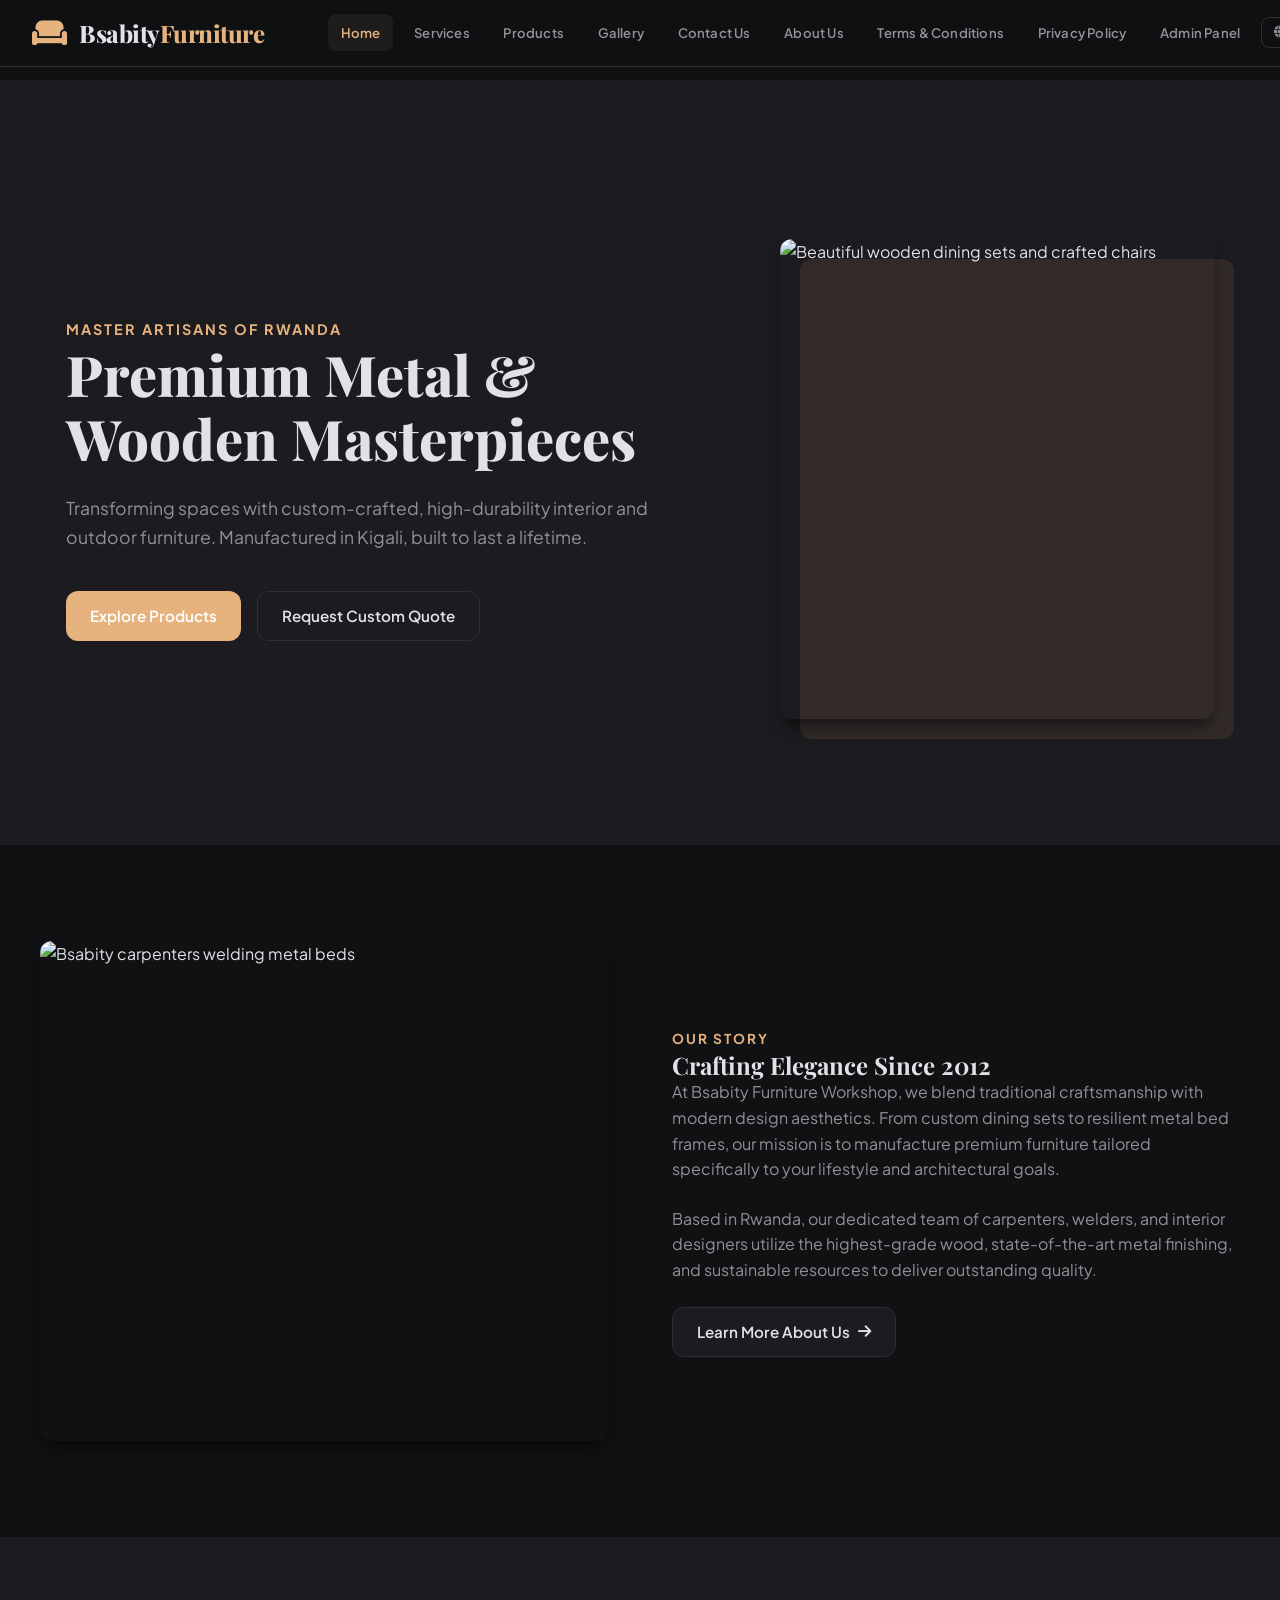
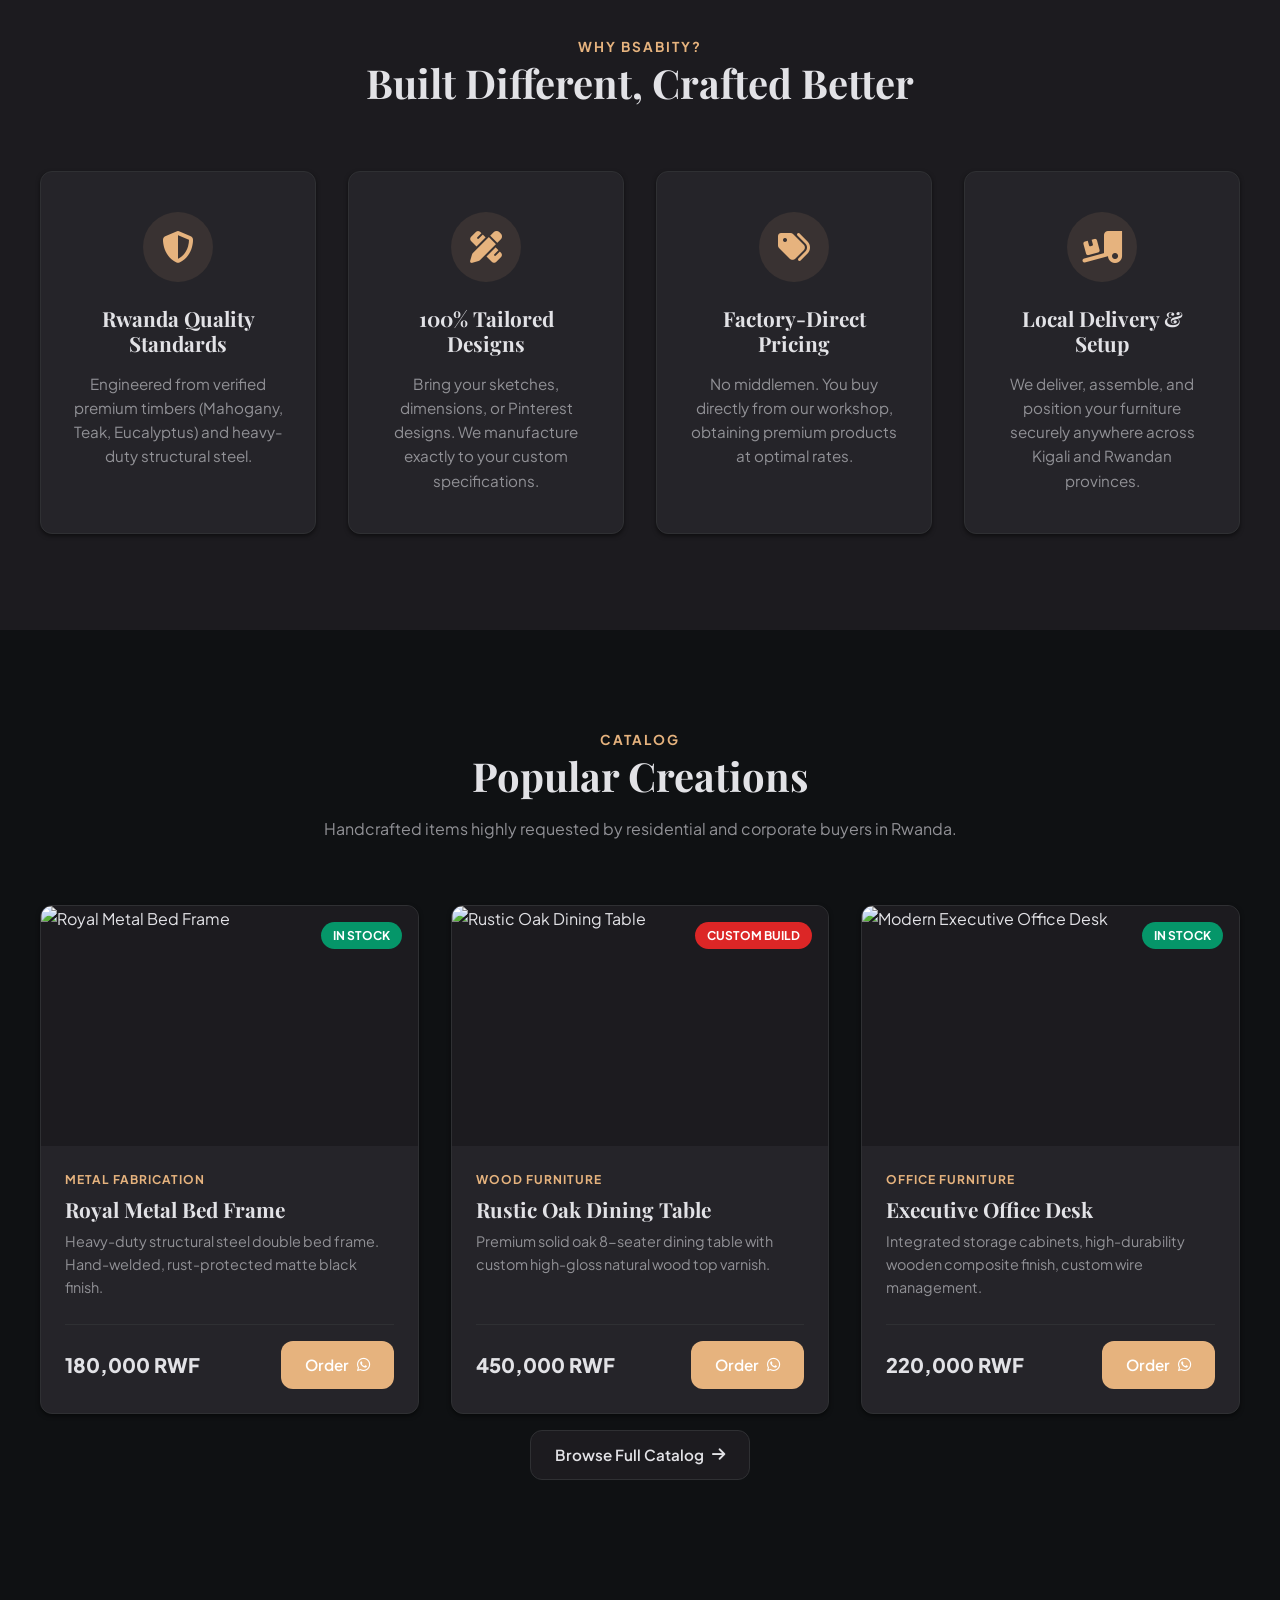
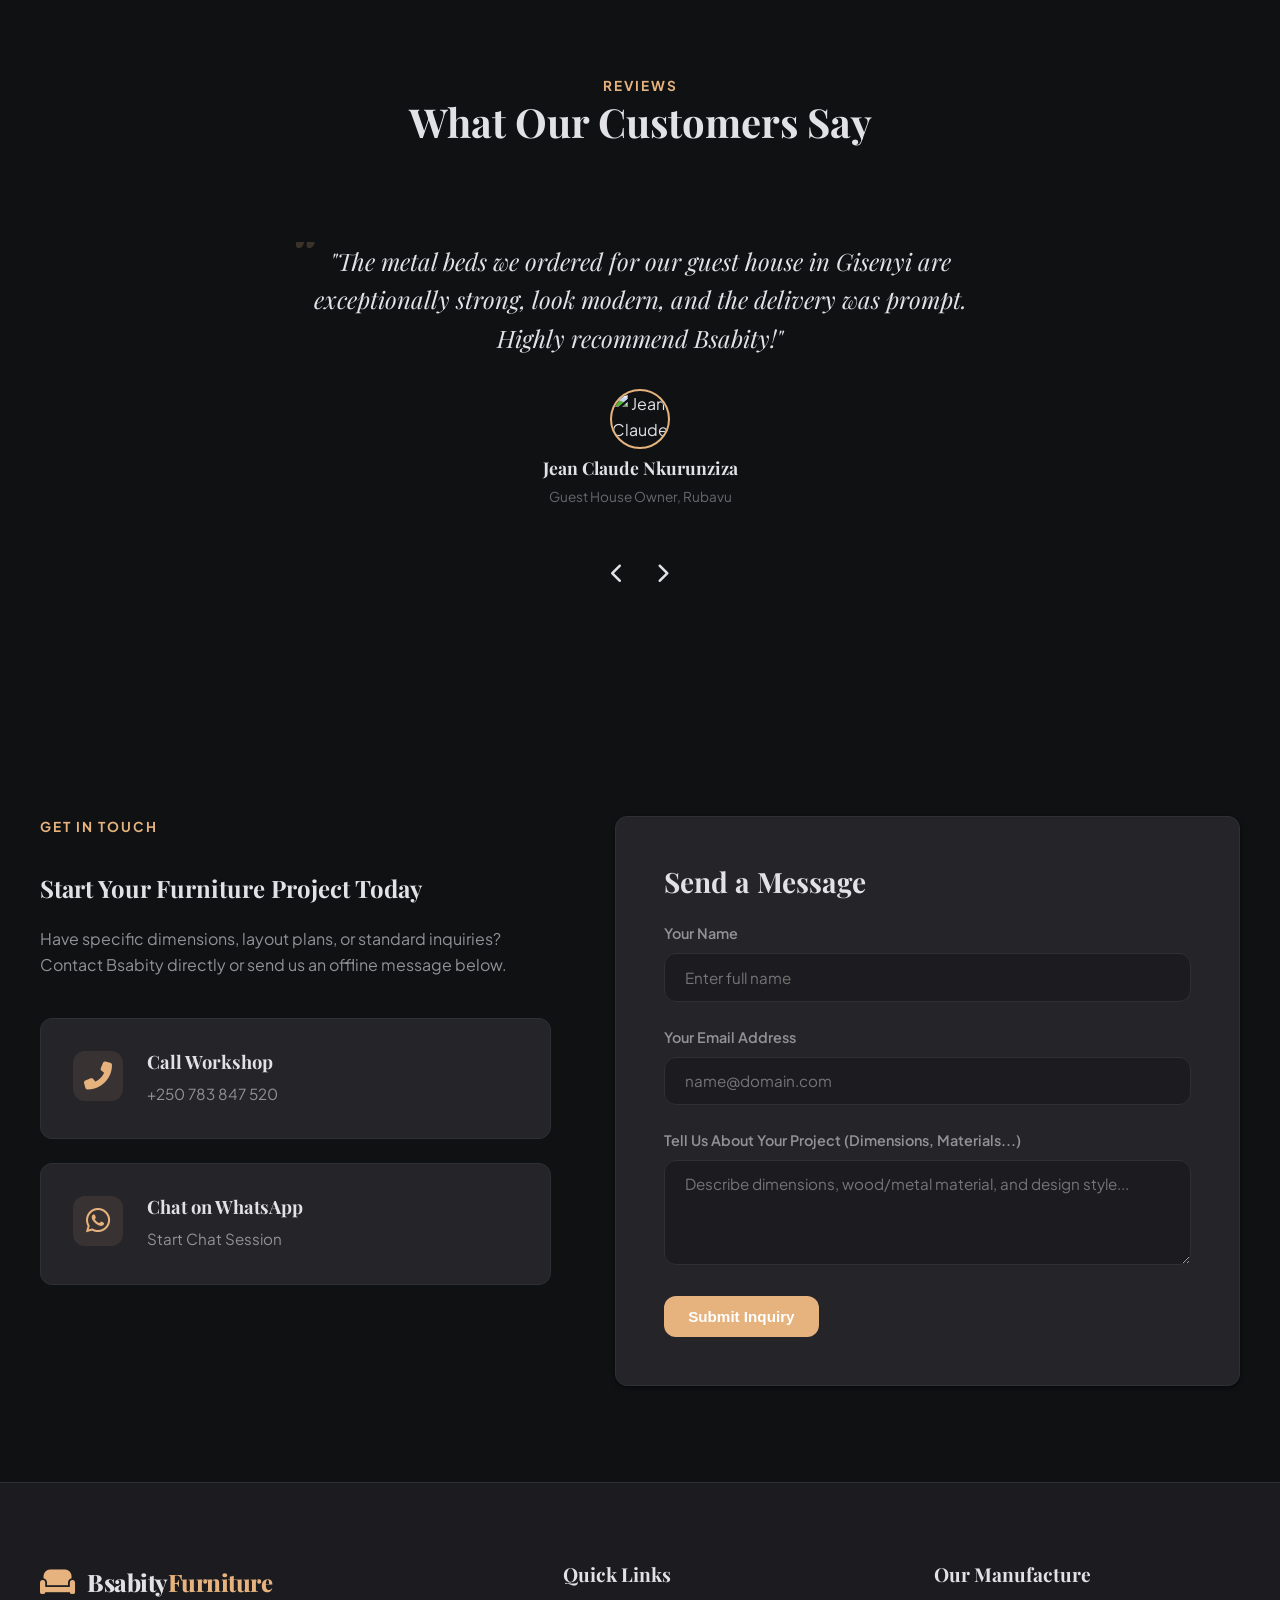
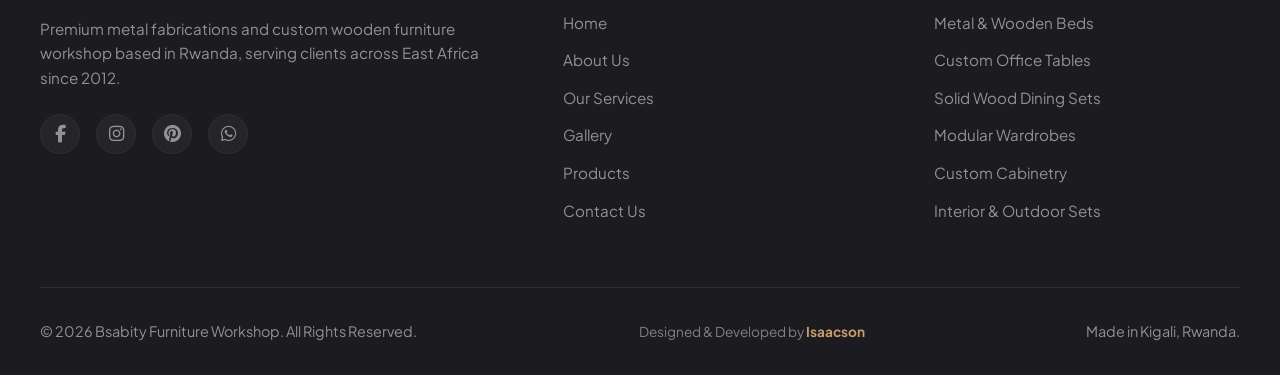
==== commit 4bd06be5: "feat: redesign navigation UI and add legal pages" ====
--- a/index.html
+++ b/index.html
@@ -31,6 +31,7 @@
     
     <!-- Favicon & PWA App Manifest -->
     <link rel="icon" type="image/png" href="assets/icons/icon-72x72.png">
+    <link rel="apple-touch-icon" href="assets/icons/icon-152x152.png">
     <link rel="manifest" href="manifest.json">
     <meta name="theme-color" content="#B45309">
 
@@ -75,7 +76,7 @@
         <div class="loader-spinner"></div>
     </div>
 
-    <!-- Header Navigation -->
+        <!-- Header Navigation -->
     <header>
         <nav class="nav-container">
             <a href="index.html" class="logo-container" aria-label="Bsabity Home">
@@ -85,18 +86,22 @@
 
             <ul class="nav-links" id="nav-links">
                 <li><a href="index.html" class="active" data-i18n="nav-home">Home</a></li>
-                <li><a href="about.html" data-i18n="nav-about">About Us</a></li>
-                <li><a href="services.html" data-i18n="nav-services">Services</a></li>
-                <li><a href="gallery.html" data-i18n="nav-gallery">Gallery</a></li>
-                <li><a href="products.html" data-i18n="nav-products">Products</a></li>
-                <li><a href="contact.html" data-i18n="nav-contact">Contact Us</a></li>
-                <li><a href="admin.html" data-i18n="nav-admin">Admin Panel</a></li>
+                <li><a href="services.html" class="" data-i18n="nav-services">Services</a></li>
+                <li><a href="products.html" class="" data-i18n="nav-products">Products</a></li>
+                <li><a href="gallery.html" class="" data-i18n="nav-gallery">Gallery</a></li>
+                <li><a href="contact.html" class="" data-i18n="nav-contact">Contact Us</a></li>
+                <li><a href="about.html" class="" data-i18n="nav-about">About Us</a></li>
+                <li><a href="terms.html" class="" data-i18n="nav-terms">Terms & Conditions</a></li>
+                <li><a href="privacy.html" class="" data-i18n="nav-privacy">Privacy Policy</a></li>
+                <li><a href="admin.html" class="" data-i18n="nav-admin">Admin Panel</a></li>
+                <li>
+                    <button class="btn-icon" id="lang-toggle" aria-label="Change Language">
+                        <i class="fas fa-globe"></i> EN
+                    </button>
+                </li>
             </ul>
 
             <div class="nav-actions">
-                <button class="btn-icon" id="lang-toggle" aria-label="Change Language">
-                    <i class="fas fa-globe"></i> EN
-                </button>
                 <button class="btn-icon" id="theme-toggle" aria-label="Toggle Dark/Light Mode">
                     <i class="fas fa-moon"></i>
                 </button>
@@ -371,8 +376,9 @@
                 </ul>
             </div>
         </div>
-        <div class="footer-bottom">
+                <div class="footer-bottom">
             <p>&copy; 2026 Bsabity Furniture Workshop. All Rights Reserved.</p>
+            <p class="designer-credit" style="font-size: 0.85rem; color: var(--text-secondary); opacity: 0.85;">Designed & Developed by <span style="color: var(--accent); font-weight: 700;">Isaacson</span></p>
             <p>Made in Kigali, Rwanda.</p>
         </div>
     </footer>
--- a/css/style.css
+++ b/css/style.css
@@ -108,18 +108,20 @@
 }
 
 .nav-container {
-    max-width: 1200px;
+    max-width: 1400px;
     margin: 0 auto;
-    padding: 1.25rem 2rem;
+    padding: 0.85rem 2rem;
     display: flex;
     justify-content: space-between;
     align-items: center;
+    width: 100%;
 }
 
 .logo-container {
     display: flex;
     align-items: center;
     gap: 0.75rem;
+    flex-shrink: 0;
 }
 
 .logo-icon {
@@ -132,6 +134,7 @@
     font-size: 1.5rem;
     font-weight: 800;
     letter-spacing: -0.5px;
+    white-space: nowrap;
 }
 
 .logo-text span {
@@ -141,41 +144,64 @@
 .nav-links {
     display: flex;
     align-items: center;
-    gap: 2rem;
+    gap: 0.5rem; /* Compact capsule spacing */
     list-style: none;
+    margin-left: 4rem; /* Spacious gap between logo/brand and first navigation link */
+    margin-right: auto; /* Pushes navigation actions (theme toggle, etc) to the far right */
+}
+
+.nav-links li {
+    display: inline-flex;
+    align-items: center;
 }
 
 .nav-links a {
-    font-size: 0.95rem;
-    font-weight: 500;
-    color: var(--text-secondary);
-    position: relative;
-    padding: 0.25rem 0;
-}
-
-.nav-links a::after {
-    content: '';
-    position: absolute;
-    bottom: 0;
-    left: 0;
-    width: 0;
-    height: 2px;
-    background-color: var(--accent);
-    transition: var(--transition-smooth);
-}
-
-.nav-links a:hover, .nav-links a.active {
-    color: var(--accent);
-}
-
-.nav-links a:hover::after, .nav-links a.active::after {
-    width: 100%;
+    font-family: var(--font-body);
+    font-size: 0.82rem;
+    font-weight: 600;
+    color: var(--text-secondary);
+    padding: 0.5rem 0.8rem;
+    border-radius: 8px;
+    transition: var(--transition-smooth);
+    display: inline-block;
+    letter-spacing: 0.2px;
+    white-space: nowrap;
+}
+
+.nav-links a:hover, 
+.nav-links a.active {
+    color: var(--accent);
+    background-color: rgba(var(--accent-rgb), 0.08);
+}
+
+#lang-toggle {
+    background: none;
+    border: 1px solid var(--border-color);
+    border-radius: 8px;
+    padding: 0.4rem 0.75rem;
+    font-size: 0.8rem;
+    font-weight: 600;
+    font-family: var(--font-body);
+    color: var(--text-secondary);
+    cursor: pointer;
+    transition: var(--transition-smooth);
+    display: inline-flex;
+    align-items: center;
+    gap: 0.4rem;
+    white-space: nowrap;
+}
+
+#lang-toggle:hover {
+    color: var(--accent);
+    border-color: var(--accent);
+    background-color: rgba(var(--accent-rgb), 0.08);
 }
 
 .nav-actions {
     display: flex;
     align-items: center;
-    gap: 1.25rem;
+    gap: 1rem;
+    flex-shrink: 0;
 }
 
 /* Buttons */
--- a/css/responsive.css
+++ b/css/responsive.css
@@ -42,9 +42,8 @@
     }
 }
 
-/* Medium Tablets & Large Mobiles (Max Width: 768px) */
-@media (max-width: 768px) {
-    /* Header & Mobile Drawer Navigation */
+/* Navigation Redesign Breakpoint */
+@media (max-width: 1150px) {
     .menu-toggle {
         display: flex;
         font-size: 1.5rem;
@@ -59,12 +58,15 @@
         background-color: var(--bg-primary);
         flex-direction: column;
         align-items: flex-start;
-        padding: 3rem 2rem;
-        gap: 2rem;
+        padding: 2.5rem 2rem;
+        gap: 1.25rem;
         border-top: 1px solid var(--border-color);
         transition: var(--transition-smooth);
         z-index: 999;
         box-shadow: var(--shadow-lg);
+        margin-left: 0;
+        margin-right: 0;
+        overflow-y: auto;
     }
 
     .nav-links.active {
@@ -73,14 +75,29 @@
 
     .nav-links li {
         width: 100%;
+        display: block;
     }
 
     .nav-links a {
-        font-size: 1.25rem;
+        font-size: 1.15rem;
         width: 100%;
         display: block;
-    }
-
+        padding: 0.6rem 1rem;
+        border-radius: 8px;
+    }
+
+    #lang-toggle {
+        width: auto;
+        font-size: 1.1rem;
+        padding: 0.5rem 1rem;
+        margin-left: 1rem;
+        margin-top: 0.5rem;
+        border: 1px solid var(--border-color);
+    }
+}
+
+/* Medium Tablets & Large Mobiles (Max Width: 768px) */
+@media (max-width: 768px) {
     /* Sections */
     section {
         padding: 4rem 1.5rem;
